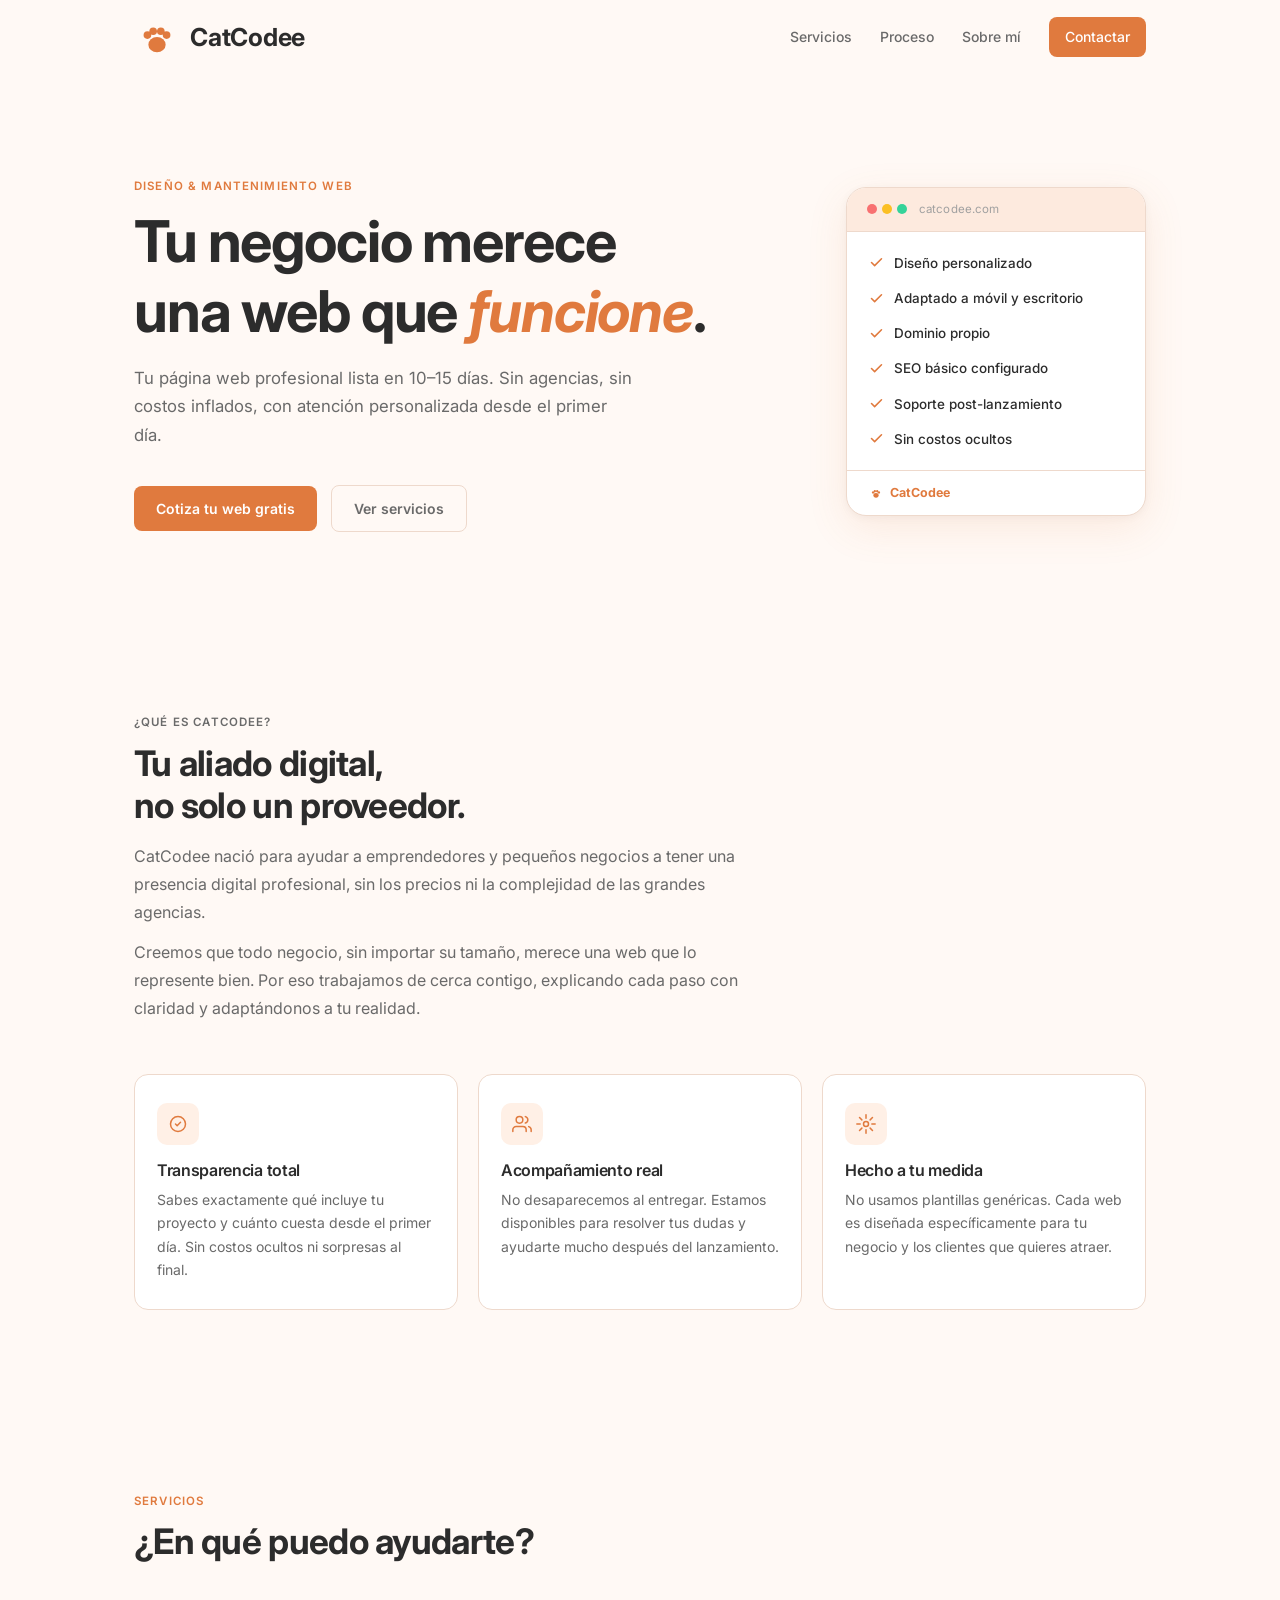
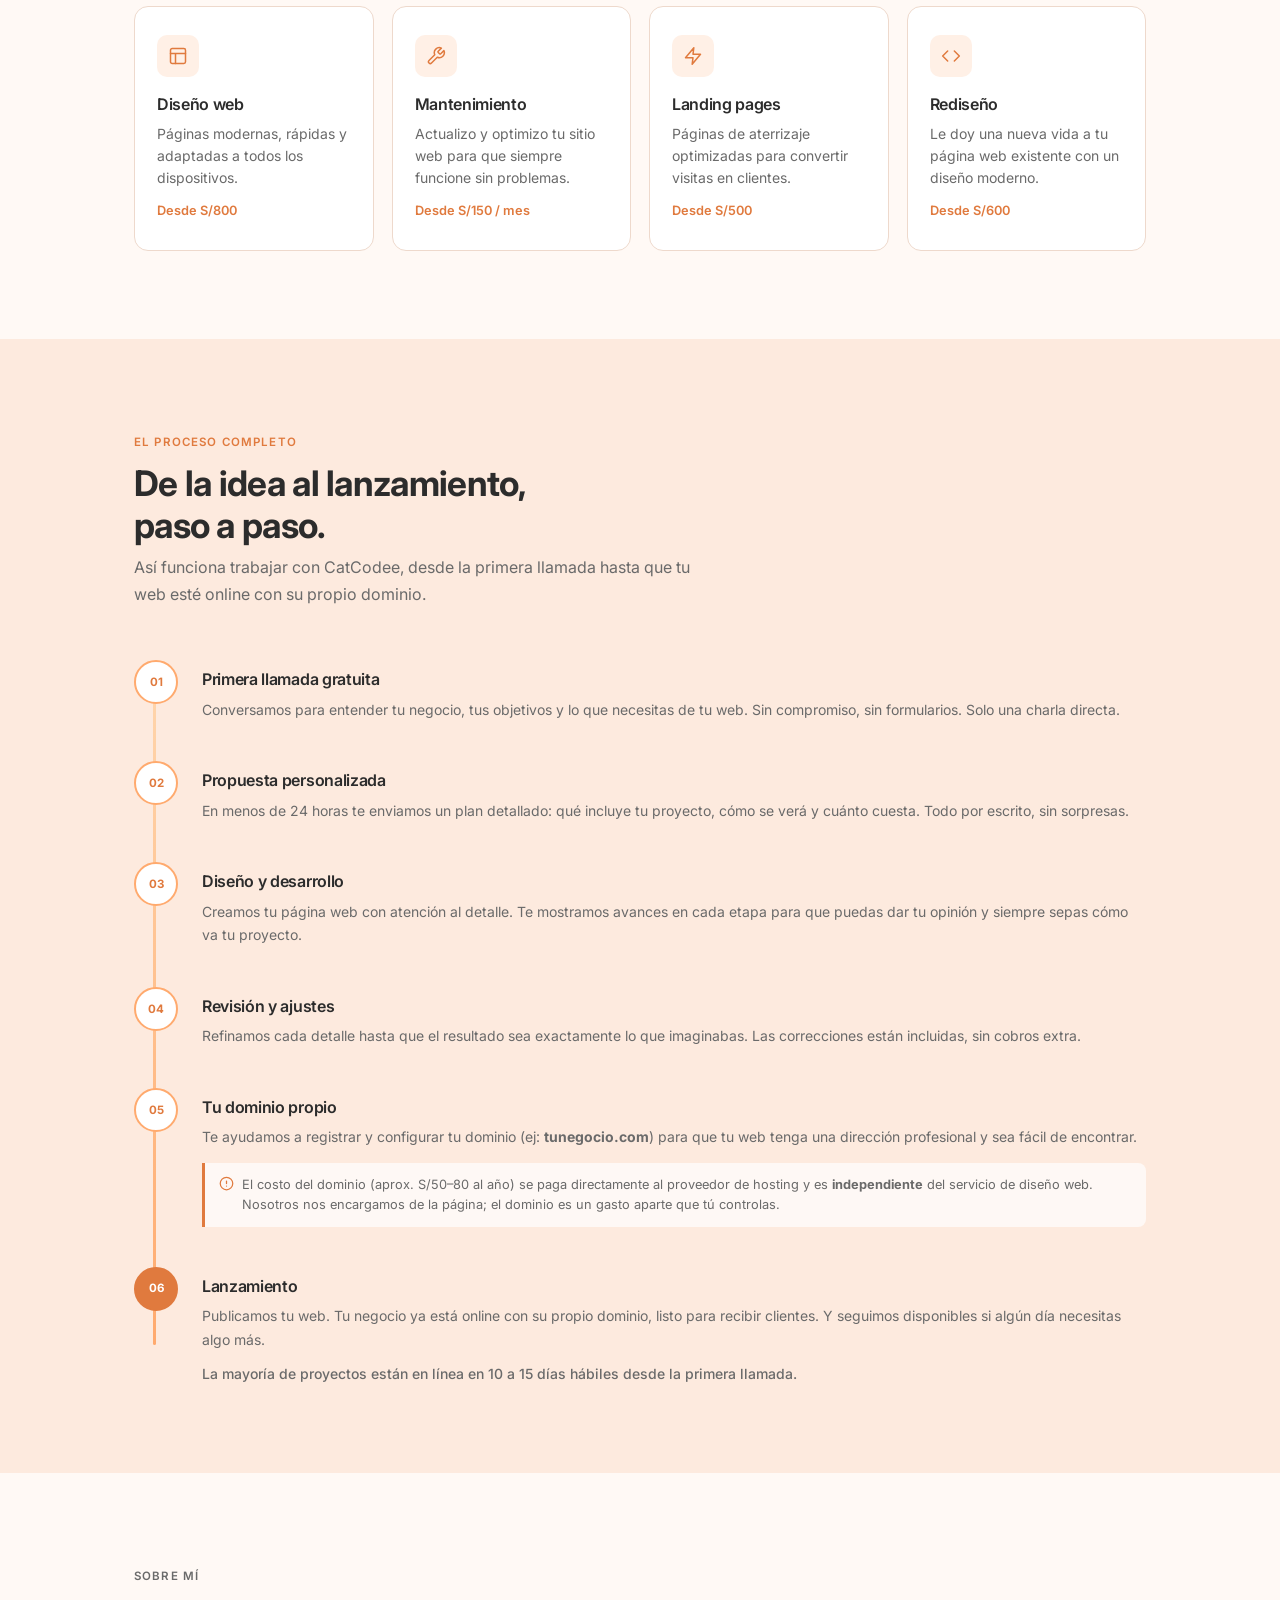
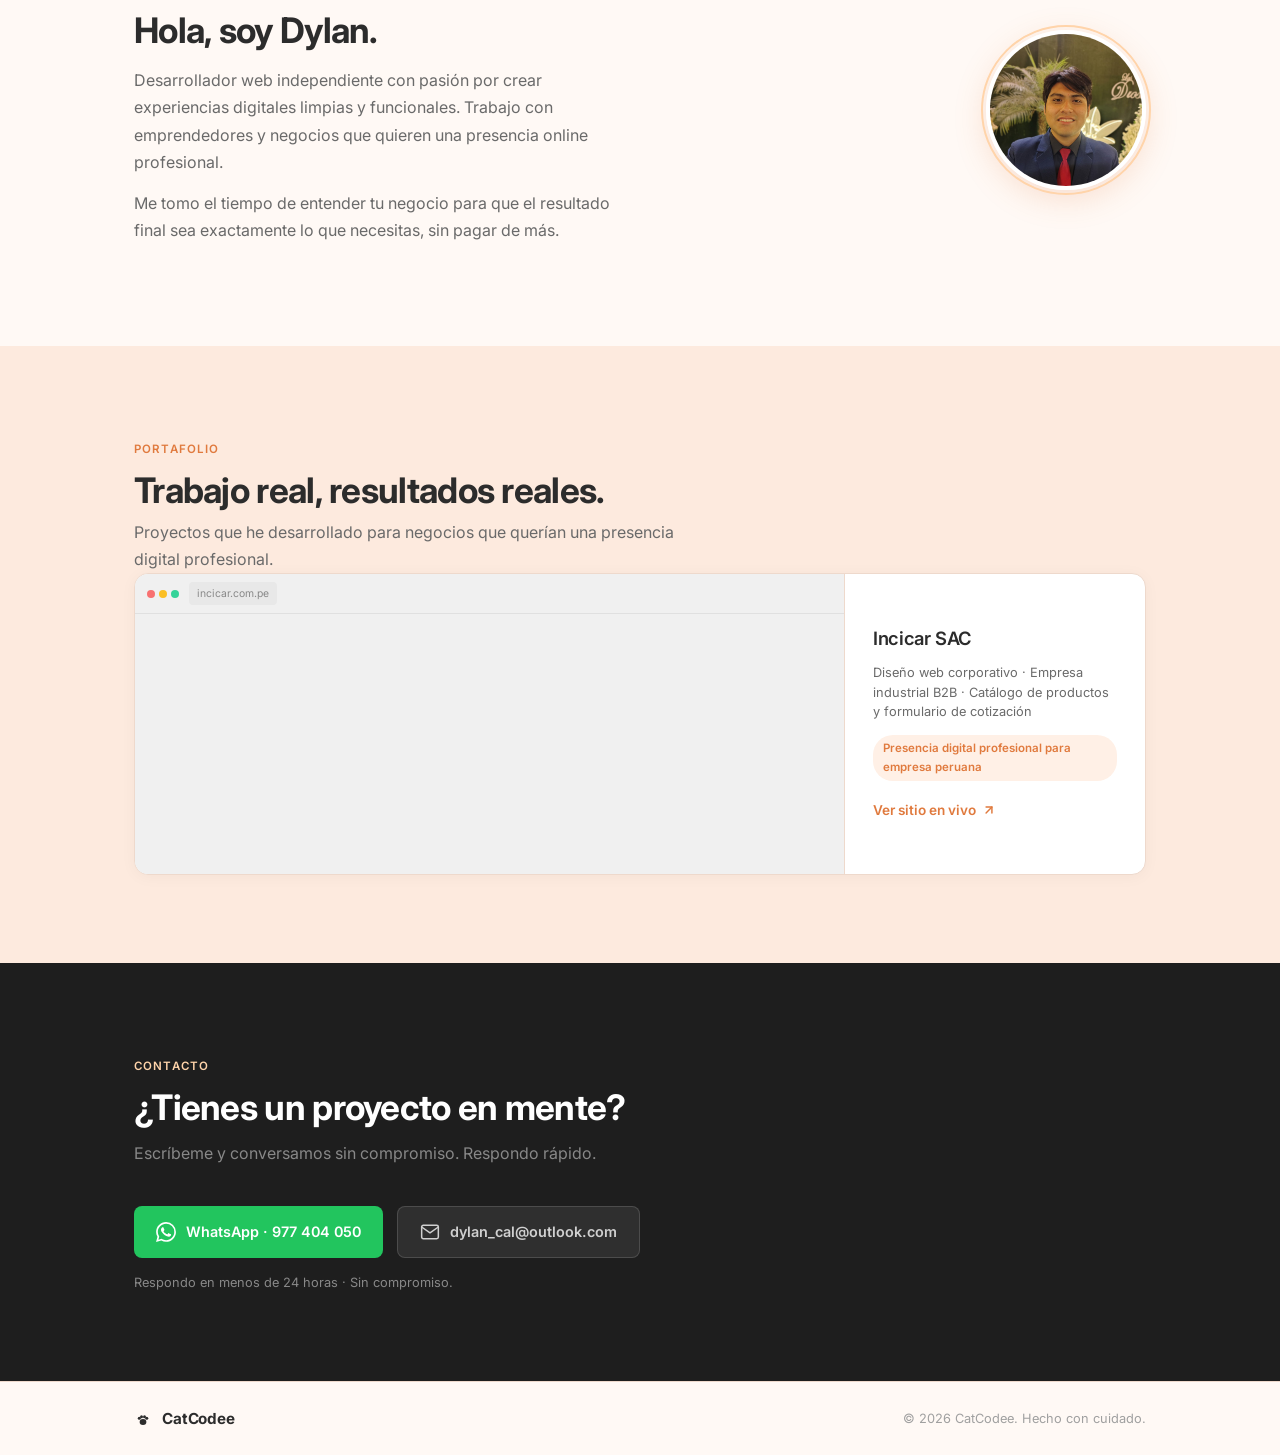
==== index.html @ 5a64fd8c "Add files via upload" ====
<!DOCTYPE html>
<html lang="es">
<head>
  <meta charset="UTF-8">
  <meta name="viewport" content="width=device-width, initial-scale=1.0">
  <meta name="description" content="CatCodee — Diseño y mantenimiento de páginas web profesionales para tu negocio.">
  <title>CatCodee — Diseño Web</title>
  <link rel="preconnect" href="https://fonts.googleapis.com">
  <link rel="preconnect" href="https://fonts.gstatic.com" crossorigin>
  <link href="https://fonts.googleapis.com/css2?family=Inter:ital,opsz,wght@0,14..32,300;0,14..32,400;0,14..32,500;0,14..32,600;0,14..32,700;1,14..32,400&display=swap" rel="stylesheet">
  <link rel="stylesheet" href="style.css">
</head>
<body>

  <header class="header" id="header">
    <div class="container header__inner">
      <a href="#" class="logo">
        <svg class="logo__icon" width="46" height="46" viewBox="0 0 24 24" fill="currentColor" aria-hidden="true">
          <ellipse cx="12" cy="16" rx="4.5" ry="4"/>
          <circle cx="7" cy="11" r="2"/>
          <circle cx="10" cy="9" r="2"/>
          <circle cx="14" cy="9" r="2"/>
          <circle cx="17" cy="11" r="2"/>
        </svg>
        <span>CatCodee</span>
      </a>
      <nav class="nav" id="nav">
        <a href="#servicios">Servicios</a>
        <a href="#proceso">Proceso</a>
        <a href="#sobre-mi">Sobre mí</a>
        <a href="#contacto" class="nav__cta">Contactar</a>
      </nav>
      <button class="hamburger" id="hamburger" aria-label="Abrir menú" aria-expanded="false">
        <span></span>
        <span></span>
        <span></span>
      </button>
    </div>
  </header>

  <section class="hero">
    <div class="container hero__inner">
      <div class="hero__text">
        <p class="eyebrow">Diseño &amp; mantenimiento web</p>
        <h1>Tu negocio merece<br>una web que <em>funcione</em>.</h1>
        <p class="hero__sub">Tu página web profesional lista en 10–15 días. Sin agencias, sin costos inflados, con atención personalizada desde el primer día.</p>
        <div class="hero__actions">
          <a href="#contacto" class="btn btn--primary">Cotiza tu web gratis</a>
          <a href="#servicios" class="btn btn--ghost">Ver servicios</a>
        </div>
      </div>
      <div class="hero__card" aria-hidden="true">
        <div class="hero__card-top">
          <span class="hero__card-dots"><i></i><i></i><i></i></span>
          <span class="hero__card-url">catcodee.com</span>
        </div>
        <ul class="hero__card-list">
          <li>
            <svg width="15" height="15" viewBox="0 0 24 24" fill="none" stroke="currentColor" stroke-width="2.5" stroke-linecap="round" stroke-linejoin="round"><polyline points="20 6 9 17 4 12"/></svg>
            Diseño personalizado
          </li>
          <li>
            <svg width="15" height="15" viewBox="0 0 24 24" fill="none" stroke="currentColor" stroke-width="2.5" stroke-linecap="round" stroke-linejoin="round"><polyline points="20 6 9 17 4 12"/></svg>
            Adaptado a móvil y escritorio
          </li>
          <li>
            <svg width="15" height="15" viewBox="0 0 24 24" fill="none" stroke="currentColor" stroke-width="2.5" stroke-linecap="round" stroke-linejoin="round"><polyline points="20 6 9 17 4 12"/></svg>
            Dominio propio
          </li>
          <li>
            <svg width="15" height="15" viewBox="0 0 24 24" fill="none" stroke="currentColor" stroke-width="2.5" stroke-linecap="round" stroke-linejoin="round"><polyline points="20 6 9 17 4 12"/></svg>
            SEO básico configurado
          </li>
          <li>
            <svg width="15" height="15" viewBox="0 0 24 24" fill="none" stroke="currentColor" stroke-width="2.5" stroke-linecap="round" stroke-linejoin="round"><polyline points="20 6 9 17 4 12"/></svg>
            Soporte post-lanzamiento
          </li>
          <li>
            <svg width="15" height="15" viewBox="0 0 24 24" fill="none" stroke="currentColor" stroke-width="2.5" stroke-linecap="round" stroke-linejoin="round"><polyline points="20 6 9 17 4 12"/></svg>
            Sin costos ocultos
          </li>
        </ul>
        <div class="hero__card-footer">
          <svg width="14" height="14" viewBox="0 0 24 24" fill="currentColor"><ellipse cx="12" cy="16" rx="4.5" ry="4"/><circle cx="7" cy="11" r="2"/><circle cx="10" cy="9" r="2"/><circle cx="14" cy="9" r="2"/><circle cx="17" cy="11" r="2"/></svg>
          CatCodee
        </div>
      </div>
    </div>
  </section>

  <section id="que-es" class="section brand-section">
    <div class="container">
      <div class="brand-intro">
        <p class="eyebrow">¿Qué es CatCodee?</p>
        <h2>Tu aliado digital,<br>no solo un proveedor.</h2>
        <p>CatCodee nació para ayudar a emprendedores y pequeños negocios a tener una presencia digital profesional, sin los precios ni la complejidad de las grandes agencias.</p>
        <p>Creemos que todo negocio, sin importar su tamaño, merece una web que lo represente bien. Por eso trabajamos de cerca contigo, explicando cada paso con claridad y adaptándonos a tu realidad.</p>
      </div>
      <div class="brand-values">

        <div class="brand-value">
          <div class="brand-value__icon">
            <svg width="20" height="20" viewBox="0 0 24 24" fill="none" stroke="currentColor" stroke-width="1.8" stroke-linecap="round" stroke-linejoin="round" aria-hidden="true">
              <path d="M9 12l2 2 4-4m6 2a9 9 0 11-18 0 9 9 0 0118 0z"/>
            </svg>
          </div>
          <h3>Transparencia total</h3>
          <p>Sabes exactamente qué incluye tu proyecto y cuánto cuesta desde el primer día. Sin costos ocultos ni sorpresas al final.</p>
        </div>

        <div class="brand-value">
          <div class="brand-value__icon">
            <svg width="20" height="20" viewBox="0 0 24 24" fill="none" stroke="currentColor" stroke-width="1.8" stroke-linecap="round" stroke-linejoin="round" aria-hidden="true">
              <path d="M17 21v-2a4 4 0 0 0-4-4H5a4 4 0 0 0-4 4v2"/>
              <circle cx="9" cy="7" r="4"/>
              <path d="M23 21v-2a4 4 0 0 0-3-3.87"/>
              <path d="M16 3.13a4 4 0 0 1 0 7.75"/>
            </svg>
          </div>
          <h3>Acompañamiento real</h3>
          <p>No desaparecemos al entregar. Estamos disponibles para resolver tus dudas y ayudarte mucho después del lanzamiento.</p>
        </div>

        <div class="brand-value">
          <div class="brand-value__icon">
            <svg width="20" height="20" viewBox="0 0 24 24" fill="none" stroke="currentColor" stroke-width="1.8" stroke-linecap="round" stroke-linejoin="round" aria-hidden="true">
              <circle cx="12" cy="12" r="3"/>
              <path d="M12 1v4M12 19v4M4.22 4.22l2.83 2.83M16.95 16.95l2.83 2.83M1 12h4M19 12h4M4.22 19.78l2.83-2.83M16.95 7.05l2.83-2.83"/>
            </svg>
          </div>
          <h3>Hecho a tu medida</h3>
          <p>No usamos plantillas genéricas. Cada web es diseñada específicamente para tu negocio y los clientes que quieres atraer.</p>
        </div>

      </div>
    </div>
  </section>

  <section id="servicios" class="section">
    <div class="container">
      <p class="eyebrow">Servicios</p>
      <h2>¿En qué puedo ayudarte?</h2>
      <div class="grid-4">

        <div class="card">
          <div class="card__icon">
            <svg width="20" height="20" viewBox="0 0 24 24" fill="none" stroke="currentColor" stroke-width="1.8" stroke-linecap="round" stroke-linejoin="round" aria-hidden="true">
              <rect x="3" y="3" width="18" height="18" rx="2"/>
              <path d="M3 9h18M9 21V9"/>
            </svg>
          </div>
          <h3>Diseño web</h3>
          <p>Páginas modernas, rápidas y adaptadas a todos los dispositivos.</p>
          <span class="card__price">Desde S/800</span>
        </div>

        <div class="card">
          <div class="card__icon">
            <svg width="20" height="20" viewBox="0 0 24 24" fill="none" stroke="currentColor" stroke-width="1.8" stroke-linecap="round" stroke-linejoin="round" aria-hidden="true">
              <path d="M14.7 6.3a1 1 0 0 0 0 1.4l1.6 1.6a1 1 0 0 0 1.4 0l3.77-3.77a6 6 0 0 1-7.94 7.94l-6.91 6.91a2.12 2.12 0 0 1-3-3l6.91-6.91a6 6 0 0 1 7.94-7.94l-3.76 3.76z"/>
            </svg>
          </div>
          <h3>Mantenimiento</h3>
          <p>Actualizo y optimizo tu sitio web para que siempre funcione sin problemas.</p>
          <span class="card__price">Desde S/150 / mes</span>
        </div>

        <div class="card">
          <div class="card__icon">
            <svg width="20" height="20" viewBox="0 0 24 24" fill="none" stroke="currentColor" stroke-width="1.8" stroke-linecap="round" stroke-linejoin="round" aria-hidden="true">
              <path d="M13 2L3 14h9l-1 8 10-12h-9l1-8z"/>
            </svg>
          </div>
          <h3>Landing pages</h3>
          <p>Páginas de aterrizaje optimizadas para convertir visitas en clientes.</p>
          <span class="card__price">Desde S/500</span>
        </div>

        <div class="card">
          <div class="card__icon">
            <svg width="20" height="20" viewBox="0 0 24 24" fill="none" stroke="currentColor" stroke-width="1.8" stroke-linecap="round" stroke-linejoin="round" aria-hidden="true">
              <polyline points="16 18 22 12 16 6"/>
              <polyline points="8 6 2 12 8 18"/>
            </svg>
          </div>
          <h3>Rediseño</h3>
          <p>Le doy una nueva vida a tu página web existente con un diseño moderno.</p>
          <span class="card__price">Desde S/600</span>
        </div>

      </div>
    </div>
  </section>

  <section id="proceso" class="section section--alt">
    <div class="container">
      <p class="eyebrow">El proceso completo</p>
      <h2>De la idea al lanzamiento,<br>paso a paso.</h2>
      <p class="section__lead">Así funciona trabajar con CatCodee, desde la primera llamada hasta que tu web esté online con su propio dominio.</p>
      <div class="timeline">

        <div class="tl-item">
          <div class="tl-dot">01</div>
          <div class="tl-content">
            <h3>Primera llamada gratuita</h3>
            <p>Conversamos para entender tu negocio, tus objetivos y lo que necesitas de tu web. Sin compromiso, sin formularios. Solo una charla directa.</p>
          </div>
        </div>

        <div class="tl-item">
          <div class="tl-dot">02</div>
          <div class="tl-content">
            <h3>Propuesta personalizada</h3>
            <p>En menos de 24 horas te enviamos un plan detallado: qué incluye tu proyecto, cómo se verá y cuánto cuesta. Todo por escrito, sin sorpresas.</p>
          </div>
        </div>

        <div class="tl-item">
          <div class="tl-dot">03</div>
          <div class="tl-content">
            <h3>Diseño y desarrollo</h3>
            <p>Creamos tu página web con atención al detalle. Te mostramos avances en cada etapa para que puedas dar tu opinión y siempre sepas cómo va tu proyecto.</p>
          </div>
        </div>

        <div class="tl-item">
          <div class="tl-dot">04</div>
          <div class="tl-content">
            <h3>Revisión y ajustes</h3>
            <p>Refinamos cada detalle hasta que el resultado sea exactamente lo que imaginabas. Las correcciones están incluidas, sin cobros extra.</p>
          </div>
        </div>

        <div class="tl-item">
          <div class="tl-dot">05</div>
          <div class="tl-content">
            <h3>Tu dominio propio</h3>
            <p>Te ayudamos a registrar y configurar tu dominio (ej: <strong>tunegocio.com</strong>) para que tu web tenga una dirección profesional y sea fácil de encontrar.</p>
            <div class="tl-note">
              <svg width="15" height="15" viewBox="0 0 24 24" fill="none" stroke="currentColor" stroke-width="2" stroke-linecap="round" stroke-linejoin="round" aria-hidden="true"><circle cx="12" cy="12" r="10"/><line x1="12" y1="8" x2="12" y2="12"/><line x1="12" y1="16" x2="12.01" y2="16"/></svg>
              <span>El costo del dominio (aprox. S/50–80 al año) se paga directamente al proveedor de hosting y es <strong>independiente</strong> del servicio de diseño web. Nosotros nos encargamos de la página; el dominio es un gasto aparte que tú controlas.</span>
            </div>
          </div>
        </div>

        <div class="tl-item tl-item--final">
          <div class="tl-dot tl-dot--final">06</div>
          <div class="tl-content">
            <h3>Lanzamiento</h3>
            <p>Publicamos tu web. Tu negocio ya está online con su propio dominio, listo para recibir clientes. Y seguimos disponibles si algún día necesitas algo más.</p>
            <p class="tl-time-note">La mayoría de proyectos están en línea en 10 a 15 días hábiles desde la primera llamada.</p>
          </div>
        </div>

      </div>
    </div>
  </section>

  <section id="sobre-mi" class="section">
    <div class="container about">
      <div class="about__text">
        <p class="eyebrow">Sobre mí</p>
        <h2>Hola, soy Dylan.</h2>
        <p>Desarrollador web independiente con pasión por crear experiencias digitales limpias y funcionales. Trabajo con emprendedores y negocios que quieren una presencia online profesional.</p>
        <p>Me tomo el tiempo de entender tu negocio para que el resultado final sea exactamente lo que necesitas, sin pagar de más.</p>
      </div>
      <div class="about__avatar">
        <img src="foto.jpeg" alt="Dylan Carbajal — CatCodee" class="about__photo">
      </div>
    </div>
  </section>


  <section id="portfolio" class="section section--alt">
    <div class="container">
      <p class="eyebrow">Portafolio</p>
      <h2>Trabajo real, resultados reales.</h2>
      <p class="section__lead">Proyectos que he desarrollado para negocios que querían una presencia digital profesional.</p>
      <div class="pf-card pf-card--wide">
        <div class="pf-preview">
          <div class="pf-mock__bar">
            <span class="pf-mock__dots"><i></i><i></i><i></i></span>
            <span class="pf-mock__url">incicar.com.pe</span>
          </div>
          <div class="pf-iframe-wrap">
            <iframe
              src="https://creative-wisp-ab59ee.netlify.app/"
              class="pf-iframe"
              scrolling="no"
              loading="lazy"
              title="Vista previa Incicar SAC"
              tabindex="-1"></iframe>
          </div>
        </div>
        <div class="pf-info">
          <h3>Incicar SAC</h3>
          <p>Diseño web corporativo · Empresa industrial B2B · Catálogo de productos y formulario de cotización</p>
          <span class="pf-tag">Presencia digital profesional para empresa peruana</span>
          <a href="https://creative-wisp-ab59ee.netlify.app/" target="_blank" rel="noopener noreferrer" class="pf-link">
            Ver sitio en vivo
            <svg width="14" height="14" viewBox="0 0 24 24" fill="none" stroke="currentColor" stroke-width="2.5" stroke-linecap="round" stroke-linejoin="round" aria-hidden="true"><line x1="7" y1="17" x2="17" y2="7"/><polyline points="7 7 17 7 17 17"/></svg>
          </a>
        </div>
      </div>
    </div>
  </section>

  <section id="contacto" class="section section--dark">
    <div class="container">
      <p class="eyebrow eyebrow--light">Contacto</p>
      <h2>¿Tienes un proyecto en mente?</h2>
      <p class="contact__sub">Escríbeme y conversamos sin compromiso. Respondo rápido.</p>
      <div class="contact__buttons">
        <a href="https://wa.me/51977404050" target="_blank" rel="noopener noreferrer" class="contact__btn contact__btn--wa">
          <svg width="20" height="20" viewBox="0 0 24 24" fill="currentColor" aria-hidden="true">
            <path d="M17.472 14.382c-.297-.149-1.758-.867-2.03-.967-.273-.099-.471-.148-.67.15-.197.297-.767.966-.94 1.164-.173.199-.347.223-.644.075-.297-.15-1.255-.463-2.39-1.475-.883-.788-1.48-1.761-1.653-2.059-.173-.297-.018-.458.13-.606.134-.133.298-.347.446-.52.149-.174.198-.298.298-.497.099-.198.05-.371-.025-.52-.075-.149-.669-1.612-.916-2.207-.242-.579-.487-.5-.669-.51-.173-.008-.371-.01-.57-.01-.198 0-.52.074-.792.372-.272.297-1.04 1.016-1.04 2.479 0 1.462 1.065 2.875 1.213 3.074.149.198 2.096 3.2 5.077 4.487.709.306 1.262.489 1.694.625.712.227 1.36.195 1.871.118.571-.085 1.758-.719 2.006-1.413.248-.694.248-1.289.173-1.413-.074-.124-.272-.198-.57-.347m-5.421 7.403h-.004a9.87 9.87 0 01-5.031-1.378l-.361-.214-3.741.982.998-3.648-.235-.374a9.86 9.86 0 01-1.51-5.26c.001-5.45 4.436-9.884 9.888-9.884 2.64 0 5.122 1.03 6.988 2.898a9.825 9.825 0 012.893 6.994c-.003 5.45-4.437 9.884-9.885 9.884m8.413-18.297A11.815 11.815 0 0012.05 0C5.495 0 .16 5.335.157 11.892c0 2.096.547 4.142 1.588 5.945L.057 24l6.305-1.654a11.882 11.882 0 005.683 1.448h.005c6.554 0 11.89-5.335 11.893-11.893a11.821 11.821 0 00-3.48-8.413z"/>
          </svg>
          WhatsApp · 977 404 050
        </a>
        <a href="mailto:dylan_cal@outlook.com" class="contact__btn contact__btn--email">
          <svg width="20" height="20" viewBox="0 0 24 24" fill="none" stroke="currentColor" stroke-width="1.8" stroke-linecap="round" stroke-linejoin="round" aria-hidden="true">
            <path d="M4 4h16c1.1 0 2 .9 2 2v12c0 1.1-.9 2-2 2H4c-1.1 0-2-.9-2-2V6c0-1.1.9-2 2-2z"/>
            <polyline points="22,6 12,13 2,6"/>
          </svg>
          dylan_cal@outlook.com
        </a>
      </div>
      <p class="contact__note">Respondo en menos de 24 horas · Sin compromiso.</p>
    </div>
  </section>

  <footer class="footer">
    <div class="container footer__inner">
      <a href="#" class="logo logo--sm">
        <svg width="18" height="18" viewBox="0 0 24 24" fill="currentColor" aria-hidden="true">
          <ellipse cx="12" cy="16" rx="4.5" ry="4"/>
          <circle cx="7" cy="11" r="2"/>
          <circle cx="10" cy="9" r="2"/>
          <circle cx="14" cy="9" r="2"/>
          <circle cx="17" cy="11" r="2"/>
        </svg>
        CatCodee
      </a>
      <p class="footer__copy">© 2026 CatCodee. Hecho con cuidado.</p>
    </div>
  </footer>

  <script src="script.js"></script>
</body>
</html>
---- style.css ----
/* ===== RESET & BASE ===== */
*, *::before, *::after {
  box-sizing: border-box;
  margin: 0;
  padding: 0;
}

:root {
  --orange:         #FFAA6E;
  --orange-light:   #FFD4AA;
  --orange-lighter: #FFF0E6;
  --orange-dark:    #E07A3E;
  --cream:          #FFF9F5;
  --peach:          #FDEADE;
  --border:         #EED9CC;
  --text:           #2C2C2C;
  --text-mid:       #6A6A6A;
  --text-soft:      #A0A0A0;
  --white:          #FFFFFF;
  --dark:           #1E1E1E;

  --font: 'Inter', system-ui, sans-serif;
  --radius: 14px;
  --radius-sm: 8px;
  --ease: 0.2s ease;
}

html {
  scroll-behavior: smooth;
}

body {
  font-family: var(--font);
  color: var(--text);
  background-color: var(--cream);
  line-height: 1.65;
  -webkit-font-smoothing: antialiased;
  -moz-osx-font-smoothing: grayscale;
}

img { max-width: 100%; display: block; }
a { text-decoration: none; }

/* ===== LAYOUT ===== */
.container {
  max-width: 1060px;
  margin-inline: auto;
  padding-inline: 24px;
}

.section {
  padding-block: 88px;
}

.section--alt {
  background-color: var(--peach);
}

.section--dark {
  background-color: var(--dark);
}

/* ===== TYPOGRAPHY ===== */
h1, h2, h3 {
  letter-spacing: -0.02em;
  line-height: 1.2;
}

h1 {
  font-size: clamp(2.2rem, 5vw, 3.6rem);
  font-weight: 700;
}

h1 em {
  font-style: italic;
  color: var(--orange-dark);
}

h2 {
  font-size: clamp(1.7rem, 3.5vw, 2.2rem);
  font-weight: 700;
  margin-top: 8px;
}

h3 {
  font-size: 1rem;
  font-weight: 600;
}

.eyebrow {
  display: inline-block;
  font-size: 0.72rem;
  font-weight: 600;
  letter-spacing: 0.1em;
  text-transform: uppercase;
  color: var(--orange-dark);
}

.eyebrow--light {
  color: var(--orange-light);
}

/* ===== BUTTONS ===== */
.btn {
  display: inline-flex;
  align-items: center;
  justify-content: center;
  gap: 8px;
  padding: 11px 22px;
  border-radius: var(--radius-sm);
  font-family: var(--font);
  font-size: 0.875rem;
  font-weight: 600;
  cursor: pointer;
  border: none;
  transition: all var(--ease);
  white-space: nowrap;
}

.btn--primary {
  background: var(--orange-dark);
  color: var(--white);
}
.btn--primary:hover {
  filter: brightness(1.08);
  transform: translateY(-1px);
  box-shadow: 0 4px 16px rgba(224, 122, 62, 0.28);
}

.btn--ghost {
  background: transparent;
  color: var(--text-mid);
  border: 1.5px solid var(--border);
}
.btn--ghost:hover {
  border-color: var(--orange);
  color: var(--text);
}

/* ===== LOGO ===== */
@keyframes pawIn {
  0%   { opacity: 0; transform: scale(0.4) rotate(-30deg); }
  70%  { transform: scale(1.1) rotate(5deg); }
  100% { opacity: 1; transform: scale(1) rotate(0deg); }
}

@keyframes logoTextIn {
  from { opacity: 0; transform: translateX(-10px); }
  to   { opacity: 1; transform: translateX(0); }
}

.logo {
  display: inline-flex;
  align-items: center;
  gap: 10px;
  font-size: 1.55rem;
  font-weight: 700;
  color: var(--text);
  letter-spacing: -0.01em;
}

.logo__icon {
  color: var(--orange-dark);
  flex-shrink: 0;
}

.header .logo__icon {
  animation: pawIn 0.55s cubic-bezier(0.34, 1.3, 0.64, 1) both;
}

.header .logo span {
  animation: logoTextIn 0.4s 0.18s ease both;
}

.logo--sm { font-size: 0.95rem; }

/* ===== HEADER ===== */
.header {
  position: sticky;
  top: 0;
  z-index: 100;
  background: rgba(255, 249, 245, 0.88);
  backdrop-filter: blur(14px);
  -webkit-backdrop-filter: blur(14px);
  border-bottom: 1px solid transparent;
  transition: border-color var(--ease), box-shadow var(--ease);
}

.header.scrolled {
  border-bottom-color: var(--border);
  box-shadow: 0 1px 20px rgba(0, 0, 0, 0.05);
}

.header__inner {
  display: flex;
  align-items: center;
  justify-content: space-between;
  height: 74px;
}

/* ===== NAV ===== */
.nav {
  display: flex;
  align-items: center;
  gap: 28px;
}

.nav a {
  font-size: 0.875rem;
  font-weight: 500;
  color: var(--text-mid);
  transition: color var(--ease);
}

.nav a:hover { color: var(--text); }

.nav__cta {
  background: var(--orange-dark) !important;
  color: var(--white) !important;
  padding: 8px 16px;
  border-radius: var(--radius-sm);
}

.nav__cta:hover {
  filter: brightness(1.08);
  color: var(--white) !important;
}

/* ===== HAMBURGER ===== */
.hamburger {
  display: none;
  flex-direction: column;
  justify-content: center;
  gap: 5px;
  width: 36px;
  height: 36px;
  background: none;
  border: none;
  cursor: pointer;
  padding: 4px;
}

.hamburger span {
  display: block;
  width: 22px;
  height: 1.5px;
  background: var(--text);
  border-radius: 2px;
  transition: all var(--ease);
  transform-origin: center;
}

.hamburger.open span:nth-child(1) {
  transform: translateY(6.5px) rotate(45deg);
}
.hamburger.open span:nth-child(2) {
  opacity: 0;
  transform: scaleX(0);
}
.hamburger.open span:nth-child(3) {
  transform: translateY(-6.5px) rotate(-45deg);
}

/* ===== HERO ===== */
.hero {
  padding-block: 96px 80px;
}

.hero__inner {
  display: grid;
  grid-template-columns: 1fr 300px;
  gap: 60px;
  align-items: center;
}

.hero h1 { margin: 10px 0 18px; }

.hero__sub {
  font-size: 1.05rem;
  color: var(--text-mid);
  max-width: 500px;
  margin-bottom: 36px;
  line-height: 1.7;
}

.hero__actions {
  display: flex;
  align-items: center;
  gap: 14px;
  flex-wrap: wrap;
}

/* Hero card */
.hero__card {
  background: var(--white);
  border: 1px solid var(--border);
  border-radius: 20px;
  box-shadow: 0 12px 40px rgba(224, 122, 62, 0.12), 0 2px 8px rgba(0,0,0,0.04);
  overflow: hidden;
  flex-shrink: 0;
}

.hero__card-top {
  background: var(--peach);
  padding: 12px 20px;
  display: flex;
  align-items: center;
  gap: 12px;
  border-bottom: 1px solid var(--border);
}

.hero__card-dots {
  display: flex;
  gap: 5px;
  flex-shrink: 0;
}

.hero__card-dots i {
  width: 10px;
  height: 10px;
  border-radius: 50%;
  display: block;
}

.hero__card-dots i:nth-child(1) { background: #F87171; }
.hero__card-dots i:nth-child(2) { background: #FBBF24; }
.hero__card-dots i:nth-child(3) { background: #34D399; }

.hero__card-url {
  font-size: 0.72rem;
  color: var(--text-soft);
  letter-spacing: 0.01em;
}

.hero__card-list {
  list-style: none;
  padding: 20px 22px;
  display: flex;
  flex-direction: column;
  gap: 13px;
}

.hero__card-list li {
  display: flex;
  align-items: center;
  gap: 10px;
  font-size: 0.84rem;
  color: var(--text);
  font-weight: 500;
}

.hero__card-list svg { color: var(--orange-dark); flex-shrink: 0; }

.hero__card-footer {
  border-top: 1px solid var(--border);
  padding: 12px 22px;
  display: flex;
  align-items: center;
  gap: 7px;
  font-size: 0.78rem;
  font-weight: 700;
  color: var(--orange-dark);
}

/* ===== SERVICES GRID ===== */
.grid-4 {
  display: grid;
  grid-template-columns: repeat(4, 1fr);
  gap: 18px;
  margin-top: 44px;
}

/* ===== CARDS ===== */
.card {
  background: var(--white);
  border: 1px solid var(--border);
  border-radius: var(--radius);
  padding: 28px 22px;
  transition: box-shadow var(--ease), transform var(--ease);
}

.card:hover {
  box-shadow: 0 4px 24px rgba(224, 122, 62, 0.10);
  transform: translateY(-2px);
}

.card__icon {
  width: 42px;
  height: 42px;
  background: var(--orange-lighter);
  border-radius: 10px;
  display: flex;
  align-items: center;
  justify-content: center;
  color: var(--orange-dark);
  margin-bottom: 18px;
}

.card h3 { margin-bottom: 8px; }

.card p {
  font-size: 0.875rem;
  color: var(--text-mid);
  line-height: 1.6;
}

/* ===== STEPS ===== */
.steps {
  display: grid;
  grid-template-columns: repeat(3, 1fr);
  gap: 40px;
  margin-top: 44px;
}

.step__num {
  font-size: 2.5rem;
  font-weight: 800;
  color: var(--orange-light);
  line-height: 1;
  display: block;
  margin-bottom: 16px;
  letter-spacing: -0.03em;
}

.step h3 { margin-bottom: 8px; }

.step p {
  font-size: 0.875rem;
  color: var(--text-mid);
  line-height: 1.65;
}

/* ===== BRAND SECTION ===== */
.brand-intro {
  max-width: 620px;
  margin-bottom: 52px;
}

.brand-intro h2 { margin-bottom: 16px; }

.brand-intro p {
  color: var(--text-mid);
  margin-top: 12px;
  line-height: 1.75;
}

.brand-values {
  display: grid;
  grid-template-columns: repeat(3, 1fr);
  gap: 20px;
}

.brand-value {
  background: var(--white);
  border: 1px solid var(--border);
  border-radius: var(--radius);
  padding: 28px 22px;
}

.brand-value__icon {
  width: 42px;
  height: 42px;
  background: var(--orange-lighter);
  border-radius: 10px;
  display: flex;
  align-items: center;
  justify-content: center;
  color: var(--orange-dark);
  margin-bottom: 16px;
}

.brand-value h3 { margin-bottom: 8px; }

.brand-value p {
  font-size: 0.875rem;
  color: var(--text-mid);
  line-height: 1.65;
}

/* ===== TIMELINE ===== */
.section__lead {
  font-size: 1rem;
  color: var(--text-mid);
  margin-top: 8px;
  max-width: 560px;
  line-height: 1.7;
}

.timeline {
  position: relative;
  margin-top: 52px;
  display: flex;
  flex-direction: column;
}

.timeline::before {
  content: '';
  position: absolute;
  left: 19px;
  top: 40px;
  bottom: 40px;
  width: 3px;
  background: linear-gradient(to bottom, var(--orange-light), var(--orange));
  border-radius: 3px;
}

.tl-item {
  display: grid;
  grid-template-columns: 40px 1fr;
  gap: 28px;
  padding-bottom: 40px;
  position: relative;
}

.tl-item:last-child { padding-bottom: 0; }

.tl-dot {
  width: 44px;
  height: 44px;
  border-radius: 50%;
  background: var(--white);
  border: 2.5px solid var(--orange);
  display: flex;
  align-items: center;
  justify-content: center;
  font-size: 0.72rem;
  font-weight: 700;
  color: var(--orange-dark);
  flex-shrink: 0;
  position: relative;
  z-index: 1;
  cursor: pointer;
  user-select: none;
  transition:
    transform 0.25s cubic-bezier(0.34, 1.4, 0.64, 1),
    background-color 0.2s ease,
    border-color 0.2s ease,
    border-width 0.2s ease,
    box-shadow 0.25s ease;
}

.tl-dot--final {
  background: var(--orange-dark);
  border-color: var(--orange-dark);
  color: var(--white);
}

.tl-item:hover .tl-dot {
  transform: scale(1.22);
  background: var(--orange-lighter);
  border-color: var(--orange-dark);
  border-width: 3.5px;
  box-shadow: 0 0 0 8px rgba(224, 122, 62, 0.16), 0 4px 14px rgba(224, 122, 62, 0.2);
}

.tl-item:hover .tl-dot--final {
  background: var(--orange-dark);
  filter: brightness(1.12);
  box-shadow: 0 0 0 8px rgba(224, 122, 62, 0.22), 0 4px 14px rgba(224, 122, 62, 0.3);
}

.tl-item:active .tl-dot {
  transform: scale(1.1);
  box-shadow: 0 0 0 5px rgba(224, 122, 62, 0.25);
}

.tl-content { padding-top: 10px; }

.tl-content h3 {
  margin-bottom: 8px;
  transition: color 0.2s ease;
}

.tl-item:hover .tl-content h3 {
  color: var(--orange-dark);
}

.tl-content p {
  font-size: 0.875rem;
  color: var(--text-mid);
  line-height: 1.7;
}

.tl-note {
  margin-top: 14px;
  padding: 12px 14px;
  background: rgba(255, 255, 255, 0.7);
  border-left: 3px solid var(--orange-dark);
  border-radius: 0 var(--radius-sm) var(--radius-sm) 0;
  font-size: 0.8rem;
  color: var(--text-mid);
  display: flex;
  align-items: flex-start;
  gap: 8px;
  line-height: 1.55;
}

.tl-note svg { flex-shrink: 0; margin-top: 1px; color: var(--orange-dark); }

/* ===== ABOUT ===== */
.about {
  display: grid;
  grid-template-columns: 1fr auto;
  align-items: center;
  gap: 64px;
}

.about__text h2 { margin-bottom: 16px; }

.about__text p {
  color: var(--text-mid);
  margin-bottom: 14px;
  line-height: 1.7;
  max-width: 480px;
}

.about__deco {
  opacity: 0.9;
  flex-shrink: 0;
}

/* ===== SOON (empty state) ===== */
.soon {
  margin-top: 48px;
  display: flex;
  flex-direction: column;
  align-items: center;
  gap: 12px;
  padding: 56px 24px;
  background: rgba(255, 255, 255, 0.55);
  border: 1.5px dashed var(--border);
  border-radius: var(--radius);
  text-align: center;
  color: var(--orange-dark);
}

.soon__text {
  font-size: 1rem;
  font-weight: 600;
  color: var(--text);
}

.soon__sub {
  font-size: 0.875rem;
  color: var(--text-soft);
}

/* ===== CONTACT ===== */
.section--dark h2 {
  color: var(--white);
  margin-top: 8px;
  margin-bottom: 12px;
}

.contact__sub {
  font-size: 1rem;
  color: #888;
  margin-bottom: 40px;
}

.contact__buttons {
  display: flex;
  gap: 14px;
  flex-wrap: wrap;
}

.contact__btn {
  display: inline-flex;
  align-items: center;
  gap: 10px;
  padding: 13px 22px;
  border-radius: var(--radius-sm);
  font-size: 0.9rem;
  font-weight: 600;
  transition: all var(--ease);
}

.contact__btn--wa {
  background: #22C55E;
  color: var(--white);
}
.contact__btn--wa:hover {
  filter: brightness(1.08);
  transform: translateY(-1px);
}

.contact__btn--email {
  background: rgba(255, 255, 255, 0.08);
  color: #D0D0D0;
  border: 1px solid rgba(255, 255, 255, 0.14);
}
.contact__btn--email:hover {
  background: rgba(255, 255, 255, 0.13);
  color: var(--white);
}

/* ===== FOOTER ===== */
.footer {
  padding-block: 24px;
  border-top: 1px solid var(--border);
}

.footer__inner {
  display: flex;
  align-items: center;
  justify-content: space-between;
  gap: 16px;
  flex-wrap: wrap;
}

.footer__copy {
  font-size: 0.8rem;
  color: var(--text-soft);
}

/* ===== RESPONSIVE ===== */

/* Tablet ancho */
@media (max-width: 960px) {
  .hero__inner {
    grid-template-columns: 1fr;
    max-width: 640px;
  }
  .hero__card { display: none; }
  .grid-4 { grid-template-columns: repeat(2, 1fr); }
  .brand-values { grid-template-columns: repeat(2, 1fr); }
}

/* Tablet / móvil grande */
@media (max-width: 768px) {
  /* Header más compacto en móvil */
  .header__inner { height: 64px; }
  .logo { font-size: 1.1rem; gap: 8px; }
  .logo__icon { width: 28px; height: 28px; }

  /* Secciones */
  .section { padding-block: 56px; }
  .hero { padding-block: 52px 44px; }

  /* Menú lateral en móvil — ocupa toda la pantalla */
  .nav {
    position: fixed;
    top: 64px;
    left: 0;
    right: 0;
    bottom: 0;
    background: var(--cream);
    flex-direction: column;
    align-items: stretch;
    gap: 0;
    padding: 0;
    transform: translateX(100%);
    opacity: 0;
    transition: transform 0.3s cubic-bezier(0.4, 0, 0.2, 1), opacity 0.25s ease;
    pointer-events: none;
    overflow-y: auto;
    z-index: 99;
  }

  .nav.open {
    transform: translateX(0);
    opacity: 1;
    pointer-events: auto;
  }

  .nav a {
    padding: 18px 24px;
    font-size: 1.05rem;
    color: var(--text);
    border-bottom: 1px solid var(--border);
  }

  .nav__cta {
    margin: 20px 24px 0 !important;
    padding: 15px 16px !important;
    text-align: center;
    border-radius: var(--radius-sm) !important;
    font-size: 1rem !important;
  }

  .hamburger { display: flex; }

  /* Tipografía fluida */
  h1 { font-size: clamp(1.9rem, 7vw, 2.5rem); }
  h2 { font-size: clamp(1.4rem, 5vw, 1.85rem); }

  /* Hero */
  .hero__sub { font-size: 0.95rem; }
  .hero__actions .btn { flex: 1; min-width: 130px; justify-content: center; }

  /* Secciones en columna única */
  .brand-values { grid-template-columns: 1fr; gap: 12px; }
  .steps { grid-template-columns: 1fr; gap: 28px; }

  /* Timeline */
  .timeline { margin-top: 36px; }
  .timeline::before { left: 17px; width: 2px; }
  .tl-item { grid-template-columns: 36px 1fr; gap: 16px; padding-bottom: 30px; }
  .tl-dot { width: 36px; height: 36px; font-size: 0.65rem; border-width: 2px; }

  /* Sobre mí */
  .about { grid-template-columns: 1fr; gap: 0; }
  .about__deco { display: none; }

  /* Contacto */
  .contact__buttons { flex-direction: column; }
  .contact__btn { width: 100%; justify-content: center; }

  /* Footer */
  .footer__inner { flex-direction: column; text-align: center; gap: 8px; }
}

/* Móvil pequeño (la mayoría de teléfonos en portrait) */
@media (max-width: 480px) {
  .container { padding-inline: 16px; }
  .section { padding-block: 44px; }
  .hero { padding-block: 44px 36px; }

  h1 { font-size: 1.8rem; }
  h2 { font-size: 1.35rem; }

  .grid-4 { grid-template-columns: 1fr; }

  .hero__actions { flex-direction: column; align-items: stretch; }
  .hero__actions .btn { width: 100%; }

  .card { padding: 22px 18px; }
  .brand-value { padding: 22px 18px; }
  .brand-intro p { font-size: 0.9rem; }

  .tl-note { font-size: 0.75rem; padding: 10px 12px; }
  .section__lead { font-size: 0.9rem; }

  .soon { padding: 40px 16px; }
}

/* Teléfonos muy pequeños */
@media (max-width: 360px) {
  .container { padding-inline: 14px; }
  .logo { font-size: 1rem; gap: 6px; }
  .logo__icon { width: 24px; height: 24px; }
  h1 { font-size: 1.6rem; }
  .nav a { padding: 16px 18px; font-size: 1rem; }
  .about__avatar { display: none; }
}

/* ===== CARD PRICE ===== */
.card__price {
  display: inline-block;
  margin-top: 10px;
  font-size: 0.8rem;
  font-weight: 600;
  color: var(--orange-dark);
}

/* ===== ABOUT AVATAR ===== */
.about__avatar {
  flex-shrink: 0;
}

.about__photo {
  width: 160px;
  height: 160px;
  border-radius: 50%;
  object-fit: cover;
  object-position: center top;
  border: 4px solid var(--white);
  outline: 2.5px solid var(--orange-light);
  outline-offset: 3px;
  box-shadow: 0 8px 32px rgba(224, 122, 62, 0.22);
}

/* ===== PORTFOLIO ===== */
.portfolio-grid {
  display: grid;
  grid-template-columns: repeat(3, 1fr);
  gap: 24px;
  margin-top: 44px;
}

.pf-card {
  background: var(--white);
  border: 1px solid var(--border);
  border-radius: var(--radius);
  overflow: hidden;
  transition: box-shadow var(--ease), transform var(--ease);
}

.pf-card:hover {
  box-shadow: 0 8px 32px rgba(224, 122, 62, 0.14);
  transform: translateY(-3px);
}

.pf-mock__bar {
  background: #F0F0F0;
  padding: 8px 12px;
  display: flex;
  align-items: center;
  gap: 10px;
  border-bottom: 1px solid #E0E0E0;
}

.pf-mock__dots {
  display: flex;
  gap: 4px;
  flex-shrink: 0;
}

.pf-mock__dots i {
  width: 8px;
  height: 8px;
  border-radius: 50%;
  display: block;
}

.pf-mock__dots i:nth-child(1) { background: #F87171; }
.pf-mock__dots i:nth-child(2) { background: #FBBF24; }
.pf-mock__dots i:nth-child(3) { background: #34D399; }

.pf-mock__url {
  font-size: 0.65rem;
  color: #888;
  background: #E8E8E8;
  padding: 3px 8px;
  border-radius: 4px;
}

.pf-mock__screen {
  height: 160px;
  overflow: hidden;
}

.pf-mock__hero {
  height: 100px;
  padding: 18px 16px;
  display: flex;
  flex-direction: column;
  gap: 8px;
}

.pf-mock__hero--cafe    { background: linear-gradient(135deg, #3D2B1F 0%, #6B4226 100%); }
.pf-mock__hero--flores  { background: linear-gradient(135deg, #2D5016 0%, #4A7C2F 100%); }
.pf-mock__hero--taller  { background: linear-gradient(135deg, #1A2744 0%, #2E4180 100%); }
.pf-mock__hero--incicar { background: linear-gradient(135deg, #002060 0%, #003087 100%); }

.pf-mock__headline {
  height: 12px;
  width: 70%;
  border-radius: 6px;
  background: rgba(255,255,255,0.85);
}

.pf-mock__subline {
  height: 8px;
  width: 50%;
  border-radius: 4px;
  background: rgba(255,255,255,0.45);
}

.pf-mock__btn {
  height: 22px;
  width: 80px;
  border-radius: 4px;
  margin-top: 4px;
  background: var(--orange-dark);
}

.pf-mock__btn--green { background: #22C55E; }
.pf-mock__btn--blue  { background: #3B82F6; }
.pf-mock__btn--red   { background: #CC0000; }

.pf-mock__cards {
  padding: 8px 10px;
  display: flex;
  gap: 6px;
  background: #F5F5F5;
}

.pf-mock__c {
  flex: 1;
  height: 44px;
  background: #E5E5E5;
  border-radius: 4px;
}

.pf-info {
  padding: 18px 20px 20px;
}

.pf-info h3 { margin-bottom: 5px; }

.pf-info > p {
  font-size: 0.8rem;
  color: var(--text-mid);
  margin-bottom: 12px;
  line-height: 1.5;
}

.pf-tag {
  display: inline-block;
  background: var(--orange-lighter);
  color: var(--orange-dark);
  font-size: 0.72rem;
  font-weight: 600;
  padding: 4px 10px;
  border-radius: 20px;
}

.pf-card--wide {
  display: grid;
  grid-template-columns: 1fr 300px;
  border-radius: var(--radius);
  overflow: hidden;
  border: 1px solid var(--border);
  background: var(--white);
  box-shadow: 0 2px 16px rgba(0,0,0,0.04);
  transition: box-shadow var(--ease), transform var(--ease);
}

.pf-card--wide:hover {
  box-shadow: 0 8px 32px rgba(224, 122, 62, 0.14);
  transform: translateY(-2px);
}

.pf-preview {
  border-right: 1px solid var(--border);
  overflow: hidden;
}

.pf-iframe-wrap {
  height: 260px;
  overflow: hidden;
  position: relative;
  background: #f0f0f0;
}

.pf-iframe {
  width: 1280px;
  border: none;
  display: block;
  transform-origin: top left;
  pointer-events: none;
}

.pf-card--wide .pf-info {
  padding: 32px 28px;
  display: flex;
  flex-direction: column;
  justify-content: center;
  gap: 14px;
}

.pf-card--wide .pf-info h3 { font-size: 1.15rem; margin-bottom: 0; }
.pf-card--wide .pf-info > p { margin-bottom: 0; }

.pf-link {
  display: inline-flex;
  align-items: center;
  gap: 6px;
  font-size: 0.85rem;
  font-weight: 600;
  color: var(--orange-dark);
  margin-top: 4px;
  transition: gap var(--ease);
}
.pf-link:hover { gap: 10px; }

@media (max-width: 768px) {
  .pf-card--wide { grid-template-columns: 1fr; }
  .pf-preview { border-right: none; border-bottom: 1px solid var(--border); }
  .pf-iframe-wrap { height: 200px; }
  .pf-card--wide .pf-info { padding: 22px 20px; }
}

/* ===== TIMELINE DELIVERY NOTE ===== */
.tl-time-note {
  margin-top: 10px;
  font-size: 0.8rem;
  color: var(--orange-dark);
  font-weight: 500;
}

/* ===== CONTACT NOTE ===== */
.contact__note {
  margin-top: 14px;
  font-size: 0.8rem;
  color: #888;
}

/* ===== RESPONSIVE ADDITIONS ===== */
@media (max-width: 960px) {
  .portfolio-grid { grid-template-columns: repeat(2, 1fr); }
}

@media (max-width: 768px) {
  .about { gap: 28px; }
  .about__avatar {
    order: -1;
    display: flex;
    justify-content: center;
  }
  .about__photo { width: 110px; height: 110px; }
}

@media (max-width: 480px) {
  .portfolio-grid { grid-template-columns: 1fr; }
}
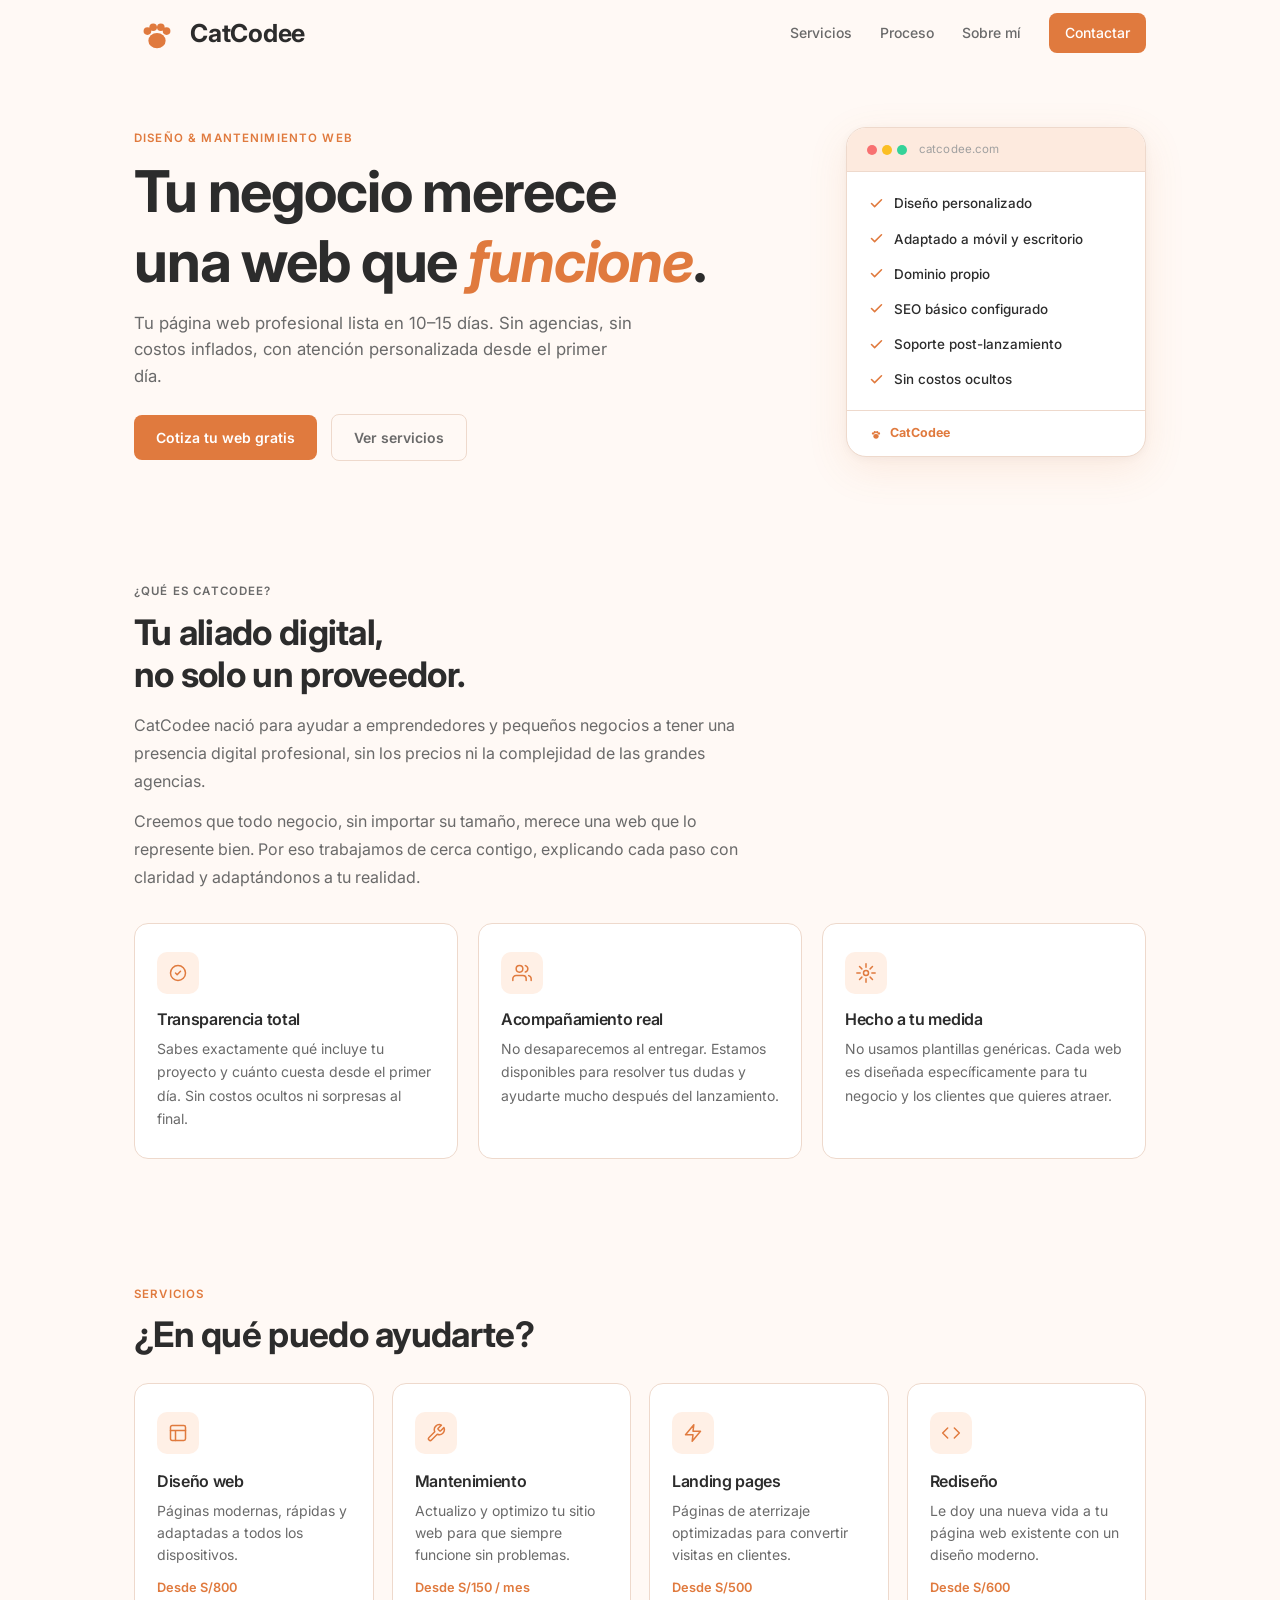
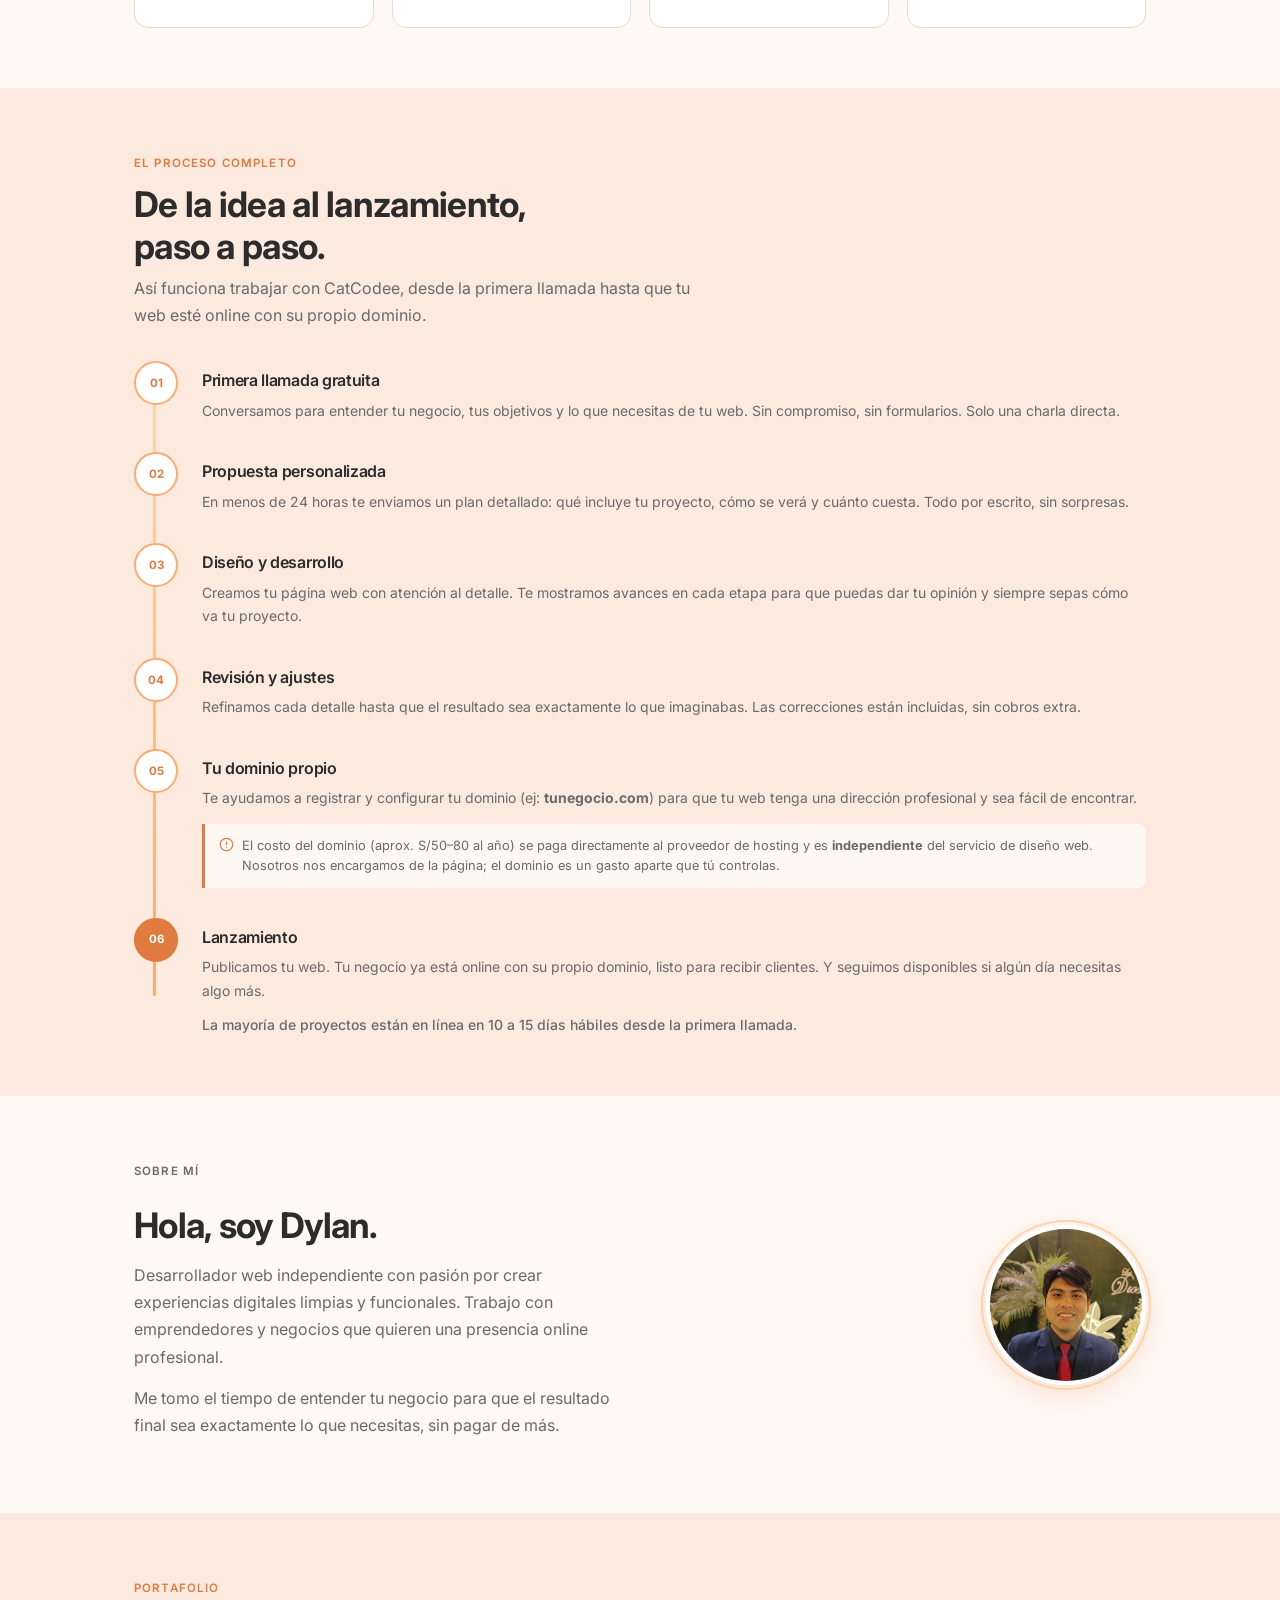
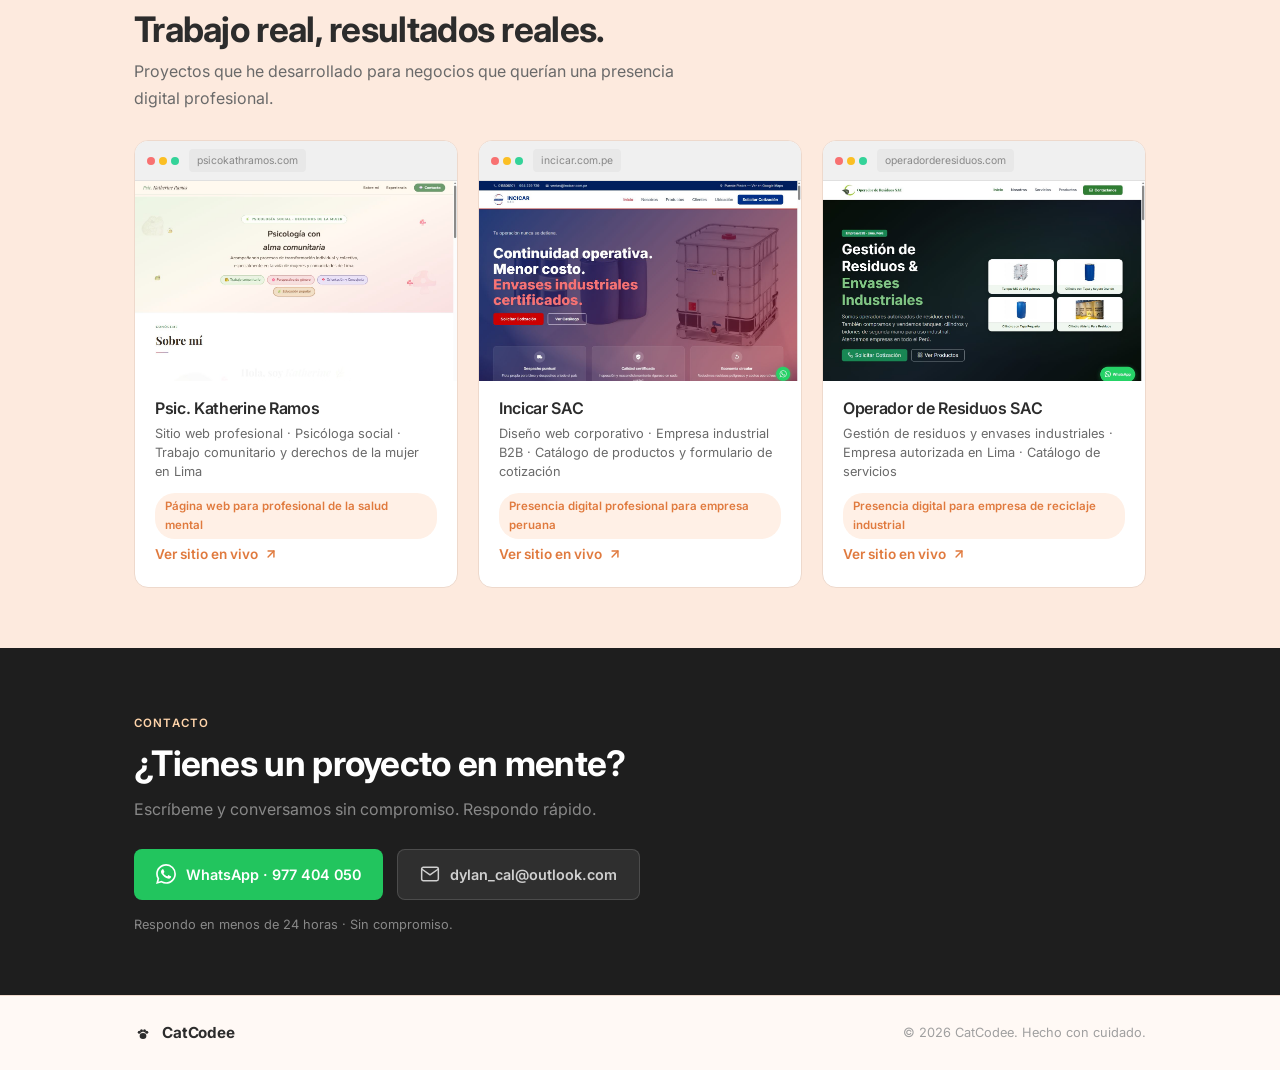
==== commit af6658aa: "Actualiza portafolio y reduce espaciado general - Reduce padding de secciones y hero para eliminar e" ====
--- a/index.html
+++ b/index.html
@@ -276,31 +276,65 @@
       <p class="eyebrow">Portafolio</p>
       <h2>Trabajo real, resultados reales.</h2>
       <p class="section__lead">Proyectos que he desarrollado para negocios que querían una presencia digital profesional.</p>
-      <div class="pf-card pf-card--wide">
-        <div class="pf-preview">
+      <div class="portfolio-grid--3">
+
+        <div class="pf-card">
+          <div class="pf-mock__bar">
+            <span class="pf-mock__dots"><i></i><i></i><i></i></span>
+            <span class="pf-mock__url">psicokathramos.com</span>
+          </div>
+          <div class="pf-img-wrap">
+            <img src="psicokathramos-preview.jpg" loading="lazy" alt="Vista previa del sitio web de Psic. Katherine Ramos">
+          </div>
+          <div class="pf-info">
+            <h3>Psic. Katherine Ramos</h3>
+            <p>Sitio web profesional · Psicóloga social · Trabajo comunitario y derechos de la mujer en Lima</p>
+            <span class="pf-tag">Página web para profesional de la salud mental</span>
+            <a href="https://catcodesss.github.io/psicokathramos/" target="_blank" rel="noopener noreferrer" class="pf-link">
+              Ver sitio en vivo
+              <svg width="14" height="14" viewBox="0 0 24 24" fill="none" stroke="currentColor" stroke-width="2.5" stroke-linecap="round" stroke-linejoin="round" aria-hidden="true"><line x1="7" y1="17" x2="17" y2="7"/><polyline points="7 7 17 7 17 17"/></svg>
+            </a>
+          </div>
+        </div>
+
+        <div class="pf-card">
           <div class="pf-mock__bar">
             <span class="pf-mock__dots"><i></i><i></i><i></i></span>
             <span class="pf-mock__url">incicar.com.pe</span>
           </div>
-          <div class="pf-iframe-wrap">
-            <iframe
-              src="https://creative-wisp-ab59ee.netlify.app/"
-              class="pf-iframe"
-              scrolling="no"
-              loading="lazy"
-              title="Vista previa Incicar SAC"
-              tabindex="-1"></iframe>
-          </div>
-        </div>
-        <div class="pf-info">
-          <h3>Incicar SAC</h3>
-          <p>Diseño web corporativo · Empresa industrial B2B · Catálogo de productos y formulario de cotización</p>
-          <span class="pf-tag">Presencia digital profesional para empresa peruana</span>
-          <a href="https://creative-wisp-ab59ee.netlify.app/" target="_blank" rel="noopener noreferrer" class="pf-link">
-            Ver sitio en vivo
-            <svg width="14" height="14" viewBox="0 0 24 24" fill="none" stroke="currentColor" stroke-width="2.5" stroke-linecap="round" stroke-linejoin="round" aria-hidden="true"><line x1="7" y1="17" x2="17" y2="7"/><polyline points="7 7 17 7 17 17"/></svg>
-          </a>
-        </div>
+          <div class="pf-img-wrap">
+            <img src="incicar-github-preview.jpg" loading="lazy" alt="Vista previa del sitio web de Incicar SAC">
+          </div>
+          <div class="pf-info">
+            <h3>Incicar SAC</h3>
+            <p>Diseño web corporativo · Empresa industrial B2B · Catálogo de productos y formulario de cotización</p>
+            <span class="pf-tag">Presencia digital profesional para empresa peruana</span>
+            <a href="https://catcodesss.github.io/incicar/" target="_blank" rel="noopener noreferrer" class="pf-link">
+              Ver sitio en vivo
+              <svg width="14" height="14" viewBox="0 0 24 24" fill="none" stroke="currentColor" stroke-width="2.5" stroke-linecap="round" stroke-linejoin="round" aria-hidden="true"><line x1="7" y1="17" x2="17" y2="7"/><polyline points="7 7 17 7 17 17"/></svg>
+            </a>
+          </div>
+        </div>
+
+        <div class="pf-card">
+          <div class="pf-mock__bar">
+            <span class="pf-mock__dots"><i></i><i></i><i></i></span>
+            <span class="pf-mock__url">operadorderesiduos.com</span>
+          </div>
+          <div class="pf-img-wrap">
+            <img src="operador-preview.jpg" loading="lazy" alt="Vista previa del sitio web de Operador de Residuos SAC">
+          </div>
+          <div class="pf-info">
+            <h3>Operador de Residuos SAC</h3>
+            <p>Gestión de residuos y envases industriales · Empresa autorizada en Lima · Catálogo de servicios</p>
+            <span class="pf-tag">Presencia digital para empresa de reciclaje industrial</span>
+            <a href="https://catcodesss.github.io/operador/" target="_blank" rel="noopener noreferrer" class="pf-link">
+              Ver sitio en vivo
+              <svg width="14" height="14" viewBox="0 0 24 24" fill="none" stroke="currentColor" stroke-width="2.5" stroke-linecap="round" stroke-linejoin="round" aria-hidden="true"><line x1="7" y1="17" x2="17" y2="7"/><polyline points="7 7 17 7 17 17"/></svg>
+            </a>
+          </div>
+        </div>
+
       </div>
     </div>
   </section>
--- a/style.css
+++ b/style.css
@@ -49,7 +49,7 @@
 }
 
 .section {
-  padding-block: 88px;
+  padding-block: 60px;
 }
 
 .section--alt {
@@ -195,7 +195,7 @@
   display: flex;
   align-items: center;
   justify-content: space-between;
-  height: 74px;
+  height: 66px;
 }
 
 /* ===== NAV ===== */
@@ -263,24 +263,24 @@
 
 /* ===== HERO ===== */
 .hero {
-  padding-block: 96px 80px;
+  padding-block: 56px 48px;
 }
 
 .hero__inner {
   display: grid;
   grid-template-columns: 1fr 300px;
-  gap: 60px;
-  align-items: center;
-}
-
-.hero h1 { margin: 10px 0 18px; }
+  gap: 44px;
+  align-items: center;
+}
+
+.hero h1 { margin: 8px 0 14px; }
 
 .hero__sub {
   font-size: 1.05rem;
   color: var(--text-mid);
   max-width: 500px;
-  margin-bottom: 36px;
-  line-height: 1.7;
+  margin-bottom: 24px;
+  line-height: 1.6;
 }
 
 .hero__actions {
@@ -367,7 +367,7 @@
   display: grid;
   grid-template-columns: repeat(4, 1fr);
   gap: 18px;
-  margin-top: 44px;
+  margin-top: 28px;
 }
 
 /* ===== CARDS ===== */
@@ -409,7 +409,7 @@
   display: grid;
   grid-template-columns: repeat(3, 1fr);
   gap: 40px;
-  margin-top: 44px;
+  margin-top: 28px;
 }
 
 .step__num {
@@ -433,7 +433,7 @@
 /* ===== BRAND SECTION ===== */
 .brand-intro {
   max-width: 620px;
-  margin-bottom: 52px;
+  margin-bottom: 32px;
 }
 
 .brand-intro h2 { margin-bottom: 16px; }
@@ -488,7 +488,7 @@
 
 .timeline {
   position: relative;
-  margin-top: 52px;
+  margin-top: 32px;
   display: flex;
   flex-direction: column;
 }
@@ -508,7 +508,7 @@
   display: grid;
   grid-template-columns: 40px 1fr;
   gap: 28px;
-  padding-bottom: 40px;
+  padding-bottom: 30px;
   position: relative;
 }
 
@@ -602,7 +602,7 @@
   display: grid;
   grid-template-columns: 1fr auto;
   align-items: center;
-  gap: 64px;
+  gap: 40px;
 }
 
 .about__text h2 { margin-bottom: 16px; }
@@ -655,7 +655,7 @@
 .contact__sub {
   font-size: 1rem;
   color: #888;
-  margin-bottom: 40px;
+  margin-bottom: 26px;
 }
 
 .contact__buttons {
@@ -734,8 +734,8 @@
   .logo__icon { width: 28px; height: 28px; }
 
   /* Secciones */
-  .section { padding-block: 56px; }
-  .hero { padding-block: 52px 44px; }
+  .section { padding-block: 40px; }
+  .hero { padding-block: 36px 30px; }
 
   /* Menú lateral en móvil — ocupa toda la pantalla */
   .nav {
@@ -793,7 +793,7 @@
   .steps { grid-template-columns: 1fr; gap: 28px; }
 
   /* Timeline */
-  .timeline { margin-top: 36px; }
+  .timeline { margin-top: 24px; }
   .timeline::before { left: 17px; width: 2px; }
   .tl-item { grid-template-columns: 36px 1fr; gap: 16px; padding-bottom: 30px; }
   .tl-dot { width: 36px; height: 36px; font-size: 0.65rem; border-width: 2px; }
@@ -813,8 +813,8 @@
 /* Móvil pequeño (la mayoría de teléfonos en portrait) */
 @media (max-width: 480px) {
   .container { padding-inline: 16px; }
-  .section { padding-block: 44px; }
-  .hero { padding-block: 44px 36px; }
+  .section { padding-block: 32px; }
+  .hero { padding-block: 30px 24px; }
 
   h1 { font-size: 1.8rem; }
   h2 { font-size: 1.35rem; }
@@ -875,7 +875,7 @@
   display: grid;
   grid-template-columns: repeat(3, 1fr);
   gap: 24px;
-  margin-top: 44px;
+  margin-top: 28px;
 }
 
 .pf-card {
@@ -1004,6 +1004,28 @@
   font-weight: 600;
   padding: 4px 10px;
   border-radius: 20px;
+}
+
+/* ===== PORTFOLIO 3-COL GRID ===== */
+.portfolio-grid--3 {
+  display: grid;
+  grid-template-columns: repeat(3, 1fr);
+  gap: 20px;
+  margin-top: 28px;
+}
+
+.pf-img-wrap {
+  height: 200px;
+  overflow: hidden;
+  background: #f0f0f0;
+}
+
+.pf-img-wrap img {
+  width: 100%;
+  height: 100%;
+  object-fit: cover;
+  object-position: top;
+  display: block;
 }
 
 .pf-card--wide {
@@ -1035,15 +1057,15 @@
 }
 
 .pf-iframe {
-  width: 1280px;
-  border: none;
+  width: 100%;
+  height: 100%;
+  object-fit: cover;
+  object-position: top;
   display: block;
-  transform-origin: top left;
-  pointer-events: none;
 }
 
 .pf-card--wide .pf-info {
-  padding: 32px 28px;
+  padding: 26px 24px;
   display: flex;
   flex-direction: column;
   justify-content: center;
@@ -1070,6 +1092,7 @@
   .pf-preview { border-right: none; border-bottom: 1px solid var(--border); }
   .pf-iframe-wrap { height: 200px; }
   .pf-card--wide .pf-info { padding: 22px 20px; }
+  .portfolio-grid--3 { grid-template-columns: repeat(2, 1fr); }
 }
 
 /* ===== TIMELINE DELIVERY NOTE ===== */
@@ -1090,6 +1113,11 @@
 /* ===== RESPONSIVE ADDITIONS ===== */
 @media (max-width: 960px) {
   .portfolio-grid { grid-template-columns: repeat(2, 1fr); }
+  .portfolio-grid--3 { grid-template-columns: repeat(2, 1fr); }
+}
+
+@media (max-width: 480px) {
+  .portfolio-grid--3 { grid-template-columns: 1fr; }
 }
 
 @media (max-width: 768px) {
